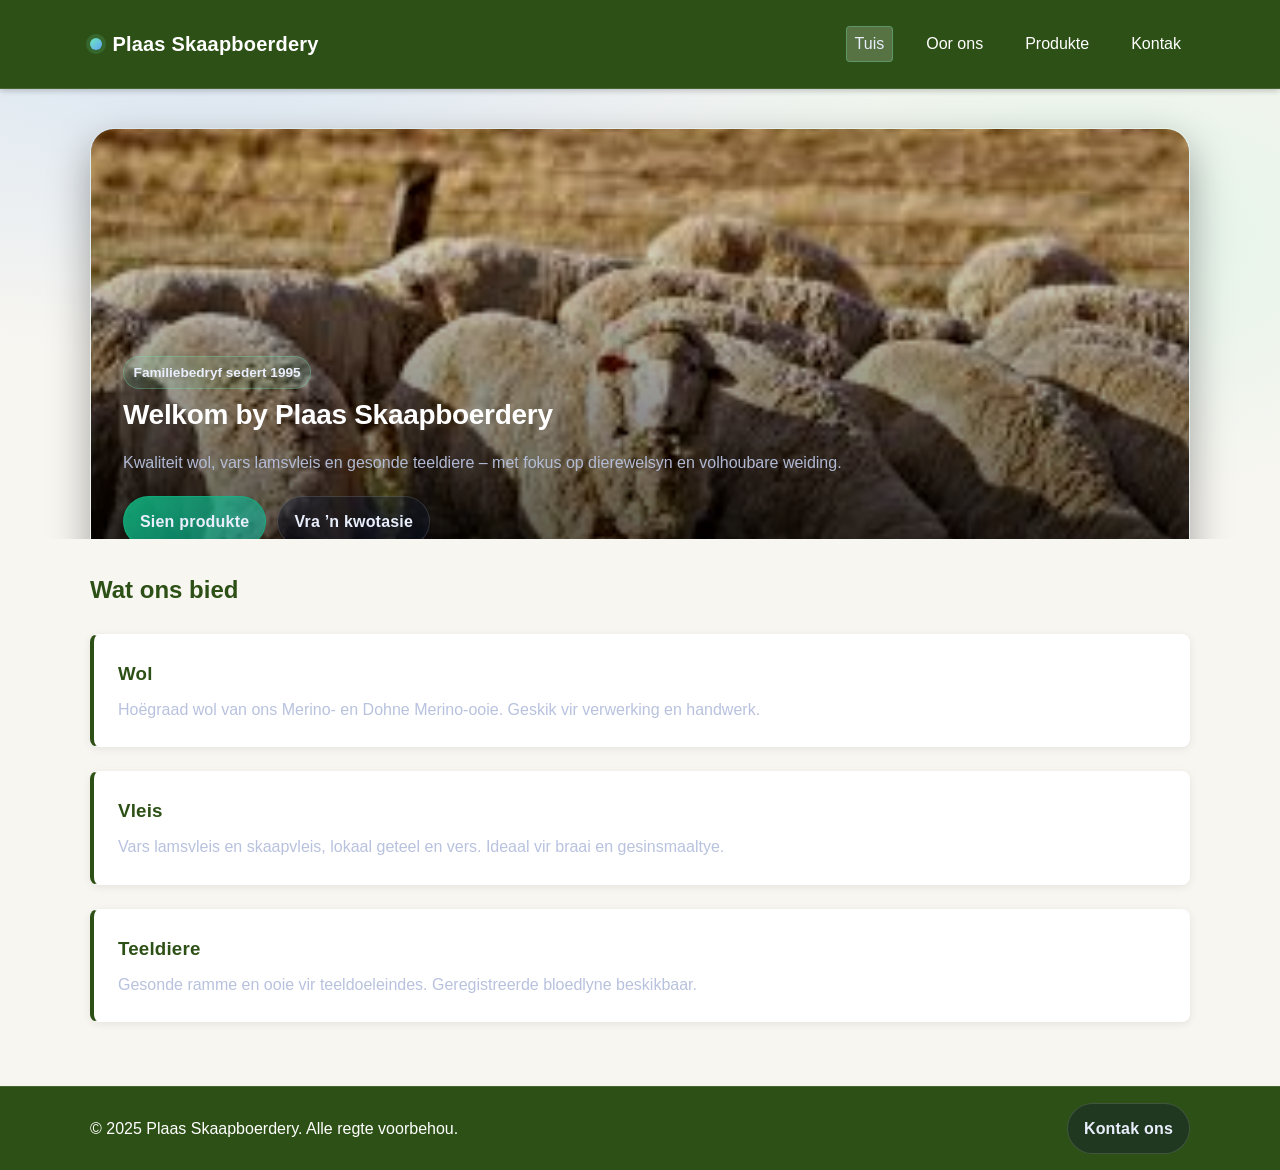
==== index.html @ cd16186e "Add files via upload" ====
<!DOCTYPE html>
<html lang="af">
<head>
    <!-- Metadata vir soekmotoroptimalisering en beskrywing -->
    <meta charset="UTF-8">
    <meta name="viewport" content="width=device-width, initial-scale=1.0">
    <meta name="description" content="Welkom by Plaas Skaapboerdery – kwaliteit wol, lamsvleis en teeldiere. Familiebedryf met passie vir skaapboerdery.">
    <meta name="keywords" content="skaapboerdery, wol, lamsvleis, skaapvleis, teeldiere, plaas, Suid-Afrika">
    <meta name="author" content="Plaas Skaapboerdery">
    <title>Tuis | Plaas Skaapboerdery</title>
    <link rel="stylesheet" href="style.css">
</head>
<body>
    <!--
      Site struktuur:
      - Header: hoofnavigasie (bly bo vas / sticky)
      - Main: "hero" + produk-hoogtepunte
      - Footer: basiese inligting + vinnige skakel
    -->

    <!-- Header + navigasie -->
    <header>
        <nav class="nav-bar container">
            <a href="index.html" class="logo">Plaas Skaapboerdery</a>
            <ul class="nav-links">
                <li><a href="index.html" class="active">Tuis</a></li>
                <li><a href="oor-ons.html">Oor ons</a></li>
                <li><a href="produkte.html">Produkte</a></li>
                <li><a href="kontak.html">Kontak</a></li>
            </ul>
        </nav>
    </header>

    <!-- Main inhoud -->
    <main>
        <!-- Hero: groot beeld + kernboodskap + aksieknoppies -->
        <section class="hero">
            <div class="container hero-wrap">
                <img src="download.jfif" alt="Skape graas op groen weiveld – ons kudde geniet natuurlike weiding" class="hero-image">
                <div class="hero-overlay">
                    <div>
                        <span class="badge">Familiebedryf sedert 1995</span>
                    </div>
                    <h1>Welkom by Plaas Skaapboerdery</h1>
                    <p>Kwaliteit wol, vars lamsvleis en gesonde teeldiere – met fokus op dierewelsyn en volhoubare weiding.</p>
                    <div class="hero-actions">
                        <a class="btn btn-primary" href="produkte.html">Sien produkte</a>
                        <a class="btn btn-ghost" href="kontak.html">Vra ’n kwotasie</a>
                    </div>
                </div>
            </div>
        </section>

        <!-- Hoogtepunte: 3 "kaartjies" om aanbiedinge vinnig te wys -->
        <section class="features">
            <div class="container">
                <h2>Wat ons bied</h2>
                <div class="feature-grid">
                    <article class="feature-card">
                        <h3>Wol</h3>
                        <p>Hoëgraad wol van ons Merino- en Dohne Merino-ooie. Geskik vir verwerking en handwerk.</p>
                    </article>
                    <article class="feature-card">
                        <h3>Vleis</h3>
                        <p>Vars lamsvleis en skaapvleis, lokaal geteel en vers. Ideaal vir braai en gesinsmaaltye.</p>
                    </article>
                    <article class="feature-card">
                        <h3>Teeldiere</h3>
                        <p>Gesonde ramme en ooie vir teeldoeleindes. Geregistreerde bloedlyne beskikbaar.</p>
                    </article>
                </div>
            </div>
        </section>
    </main>

    <!-- Footer: klein “call to action” + kopiereg -->
    <footer>
        <div class="container footer-wrap">
            <p>&copy; 2025 Plaas Skaapboerdery. Alle regte voorbehou.</p>
            <p><a class="btn btn-ghost" href="kontak.html">Kontak ons</a></p>
        </div>
    </footer>
</body>
</html>
---- style.css ----
/* Plaas Skaapboerdery — Professional theme
   Kort gids:
   - :root           Temakleure, radius, layout breedte
   - body/base       Basiese tipografie + agtergrond
   - header/nav      Sticky navigasie en menu skakels
   - hero            Groot “banner” met overlay + aksies
   - .btn*           Knoppie-komponente (primary / ghost) + hover
   - .card*          Kaartjies + hover vir afdelings/produkte
   - grids/helpers   .feature-grid, .grid-2, .container
   - forms           Invoer velde + fokus-styles
   - footer          Voetskrif uitleg
*/

:root{
  --bg: #0b1220;
  --surface: #0f1a2f;
  --surface-2: #12203a;
  --text: #e9eefc;
  --muted: #b8c2de;
  --border: rgba(255,255,255,.12);
  --shadow: 0 16px 40px rgba(0,0,0,.35);

  --brand: #6ee7b7;      /* mint */
  --brand-2: #60a5fa;    /* blue */
  --danger: #fb7185;

  --radius: 18px;
  --radius-sm: 12px;
  --container: 1100px;
}

*{ box-sizing: border-box; }
html{ scroll-behavior: smooth; }
body{
  margin: 0;
  font-family: ui-sans-serif, system-ui, -apple-system, "Segoe UI", Roboto, Arial, "Noto Sans", "Liberation Sans", sans-serif;
  line-height: 1.55;
  color: var(--text);
  background:
    radial-gradient(1200px 600px at 15% 0%, rgba(96,165,250,.22), transparent 60%),
    radial-gradient(900px 500px at 85% 20%, rgba(110,231,183,.16), transparent 55%),
    var(--bg);
}

img{ max-width: 100%; display: block; }
a{ color: inherit; text-decoration: none; }

.container{
  width: min(var(--container), calc(100% - 2rem));
  margin-inline: auto;
}

/* Header / Nav */
header{
  position: sticky;
  top: 0;
  z-index: 20;
  background: rgba(11,18,32,.72);
  backdrop-filter: blur(10px);
  border-bottom: 1px solid var(--border);
}

.nav-bar{
  display: flex;
  align-items: center;
  justify-content: space-between;
  gap: 1rem;
  padding: .9rem 0;
}

.logo{
  font-weight: 800;
  letter-spacing: .2px;
  display: inline-flex;
  align-items: center;
  gap: .65rem;
}
.logo::before{
  content: "";
  width: 12px;
  height: 12px;
  border-radius: 999px;
  background: linear-gradient(135deg, var(--brand), var(--brand-2));
  box-shadow: 0 0 0 4px rgba(110,231,183,.15);
}

.nav-links{
  list-style: none;
  margin: 0;
  padding: 0;
  display: flex;
  gap: .4rem;
  flex-wrap: wrap;
  justify-content: flex-end;
}
.nav-links a{
  display: inline-block;
  padding: .55rem .85rem;
  border-radius: 999px;
  color: var(--muted);
  border: 1px solid transparent;
  transition: background .18s ease, border-color .18s ease, transform .18s ease, color .18s ease;
}
.nav-links a:hover{
  color: var(--text);
  background: rgba(255,255,255,.06);
  border-color: rgba(255,255,255,.14);
  transform: translateY(-1px);
}
.nav-links a.active{
  color: var(--text);
  background: rgba(110,231,183,.10);
  border-color: rgba(110,231,183,.30);
}

/* Sections */
section{
  padding: 3.2rem 0;
}
.section-title{
  display: flex;
  align-items: baseline;
  justify-content: space-between;
  gap: 1rem;
  margin-bottom: 1.25rem;
}
.section-title h2{
  margin: 0;
  font-size: clamp(1.35rem, 1.1rem + 1vw, 2rem);
}
.section-title p{
  margin: 0;
  color: var(--muted);
  max-width: 52ch;
}

/* Hero */
.hero{
  padding: 2.4rem 0 0;
}
.hero-wrap{
  position: relative;
  border-radius: calc(var(--radius) + 6px);
  overflow: hidden;
  box-shadow: var(--shadow);
  border: 1px solid var(--border);
  background: linear-gradient(135deg, rgba(96,165,250,.12), rgba(110,231,183,.08));
}
.hero-image{
  width: 100%;
  height: clamp(320px, 42vw, 520px);
  object-fit: cover;
  filter: saturate(1.05) contrast(1.03);
  transform: scale(1.02);
}
.hero-overlay{
  position: absolute;
  inset: 0;
  display: grid;
  align-content: end;
  gap: .7rem;
  padding: clamp(1.2rem, 2.5vw, 2.2rem);
  background: linear-gradient(180deg, rgba(11,18,32,.10) 0%, rgba(11,18,32,.78) 72%, rgba(11,18,32,.92) 100%);
}
.hero-overlay h1{
  margin: 0;
  font-size: clamp(1.75rem, 1.2rem + 2.4vw, 3.1rem);
  line-height: 1.08;
  letter-spacing: -0.3px;
}
.hero-overlay p{
  margin: 0;
  color: var(--muted);
  font-size: clamp(1rem, .95rem + .3vw, 1.15rem);
}

.hero-actions{
  display: flex;
  gap: .7rem;
  flex-wrap: wrap;
  margin-top: .6rem;
}

/* Buttons */
.btn{
  display: inline-flex;
  align-items: center;
  justify-content: center;
  gap: .5rem;
  padding: .72rem 1rem;
  border-radius: 999px;
  border: 1px solid rgba(255,255,255,.14);
  background: rgba(15,26,47,.72);
  color: var(--text);
  font-weight: 650;
  letter-spacing: .2px;
  transition: transform .18s ease, background .18s ease, border-color .18s ease, box-shadow .18s ease;
  cursor: pointer;
  user-select: none;
}
.btn:hover{
  transform: translateY(-1px);
  border-color: rgba(255,255,255,.22);
  background: rgba(15,26,47,.86);
  box-shadow: 0 12px 30px rgba(0,0,0,.25);
}
.btn:active{ transform: translateY(0); }

.btn-primary{
  border-color: rgba(16,185,129,.65);
  background: linear-gradient(135deg, rgba(16,185,129,.85), rgba(20,184,166,.55));
}
.btn-primary:hover{
  border-color: rgba(16,185,129,.85);
  background: linear-gradient(135deg, rgba(16,185,129,.92), rgba(20,184,166,.62));
}
.btn-ghost{
  background: rgba(15,26,47,.42);
}

/* Cards */
.card{
  background: linear-gradient(180deg, rgba(255,255,255,.06), rgba(255,255,255,.03));
  border: 1px solid var(--border);
  border-radius: var(--radius);
  box-shadow: 0 10px 30px rgba(0,0,0,.22);
}
.card-pad{ padding: 1.2rem; }
.card h3{
  margin: 0 0 .35rem;
  font-size: 1.12rem;
}
.card p{
  margin: 0;
  color: var(--muted);
}
.card-hover{
  transition: transform .18s ease, border-color .18s ease, background .18s ease;
}
.card-hover:hover{
  transform: translateY(-4px);
  border-color: rgba(110,231,183,.28);
  background: linear-gradient(180deg, rgba(110,231,183,.10), rgba(255,255,255,.03));
}

/* Feature grid */
.features h2{
  margin: 0 0 1.2rem;
  font-size: clamp(1.35rem, 1.1rem + 1vw, 2rem);
}
.feature-grid{
  display: grid;
  grid-template-columns: repeat(12, 1fr);
  gap: 1rem;
}
.feature-card{
  grid-column: span 4;
  padding: 1.2rem;
  border-radius: var(--radius);
  border: 1px solid var(--border);
  background: linear-gradient(180deg, rgba(255,255,255,.06), rgba(255,255,255,.03));
  transition: transform .18s ease, border-color .18s ease, box-shadow .18s ease;
}
.feature-card:hover{
  transform: translateY(-4px);
  border-color: rgba(96,165,250,.30);
  box-shadow: 0 18px 45px rgba(0,0,0,.28);
}
.feature-card h3{
  margin: 0 0 .45rem;
  letter-spacing: .2px;
}
.feature-card p{
  margin: 0;
  color: var(--muted);
}

/* Simple “badge” */
.badge{
  display: inline-flex;
  align-items: center;
  padding: .28rem .6rem;
  border-radius: 999px;
  border: 1px solid rgba(110,231,183,.30);
  background: rgba(110,231,183,.10);
  color: var(--text);
  font-weight: 650;
  font-size: .85rem;
}

/* Forms */
form{ display: grid; gap: .9rem; }
label{ font-weight: 650; }
input, textarea{
  width: 100%;
  padding: .8rem .9rem;
  border-radius: 12px;
  border: 1px solid rgba(255,255,255,.16);
  background: rgba(15,26,47,.55);
  color: var(--text);
  outline: none;
}
input:focus, textarea:focus{
  border-color: rgba(110,231,183,.45);
  box-shadow: 0 0 0 4px rgba(110,231,183,.12);
}
textarea{ min-height: 140px; resize: vertical; }

/* Footer */
footer{
  border-top: 1px solid var(--border);
  padding: 2rem 0;
  color: var(--muted);
}
.footer-wrap{
  display: flex;
  align-items: center;
  justify-content: space-between;
  gap: 1rem;
  flex-wrap: wrap;
}

/* Layout helpers */
.grid-2{
  display: grid;
  grid-template-columns: 1.15fr .85fr;
  gap: 1.2rem;
  align-items: start;
}

@media (max-width: 900px){
  .feature-card{ grid-column: span 6; }
  .grid-2{ grid-template-columns: 1fr; }
}
@media (max-width: 620px){
  .nav-bar{ padding: .8rem 0; }
  .nav-links{ justify-content: flex-start; }
  .feature-card{ grid-column: span 12; }
}

/* ============================================
   Plaas Skaapboerdery – Stylblad
   Responsief vir selfoon en rekenaar
   ============================================ */

/* Algemene herstel en basis */
* {
    margin: 0;
    padding: 0;
    box-sizing: border-box;
}

body {
    font-family: 'Segoe UI', Tahoma, Geneva, Verdana, sans-serif;
    line-height: 1.6;
    color: #333;
    background-color: #f8f6f1;
}

/* Navigasie */
header {
    background-color: #2d5016;
    color: white;
    padding: 0.75rem 1.5rem;
    position: sticky;
    top: 0;
    z-index: 100;
    box-shadow: 0 2px 6px rgba(0,0,0,0.2);
}

.nav-bar {
    display: flex;
    justify-content: space-between;
    align-items: center;
    max-width: 1200px;
    margin: 0 auto;
}

.logo {
    color: white;
    text-decoration: none;
    font-weight: bold;
    font-size: 1.25rem;
}

.nav-links {
    list-style: none;
    display: flex;
    gap: 1.5rem;
}

.nav-links a {
    color: white;
    text-decoration: none;
    padding: 0.25rem 0.5rem;
    border-radius: 4px;
}

.nav-links a:hover,
.nav-links a.active {
    background-color: rgba(255,255,255,0.2);
}

/* Hero-gedeelte (Tuisblad) */
.hero {
    position: relative;
    width: 100%;
    max-height: 450px;
    overflow: hidden;
}

.hero-image {
    width: 100%;
    height: auto;
    max-height: 450px;
    object-fit: cover;
    display: block;
}

.hero-overlay {
    position: absolute;
    bottom: 0;
    left: 0;
    right: 0;
    background: linear-gradient(transparent, rgba(0,0,0,0.7));
    color: white;
    padding: 2rem;
}

.hero-overlay h1 {
    font-size: 1.75rem;
    margin-bottom: 0.5rem;
}

.hero-overlay p {
    font-size: 1rem;
    opacity: 0.95;
}

/* Bladsy-kop (vir Oor ons, Produkte, Kontak) */
.page-header {
    position: relative;
    width: 100%;
    max-height: 280px;
    overflow: hidden;
}

.page-image {
    width: 100%;
    height: auto;
    max-height: 280px;
    object-fit: cover;
    display: block;
}

.page-overlay {
    position: absolute;
    top: 0;
    left: 0;
    right: 0;
    bottom: 0;
    background: rgba(0,0,0,0.4);
    display: flex;
    align-items: center;
    justify-content: center;
}

.page-overlay h1 {
    color: white;
    font-size: 2rem;
    text-shadow: 1px 1px 3px rgba(0,0,0,0.5);
}

/* Inhoudgebiede */
.features,
.content-section {
    max-width: 1200px;
    margin: 0 auto;
    padding: 2rem 1.5rem;
}

.features h2,
.content-section h2 {
    color: #2d5016;
    margin-bottom: 1.5rem;
    font-size: 1.5rem;
}

/* Feature-kaarte (Tuisblad) */
.feature-grid {
    display: grid;
    grid-template-columns: repeat(auto-fit, minmax(250px, 1fr));
    gap: 1.5rem;
}

.feature-card {
    background: white;
    padding: 1.5rem;
    border-radius: 8px;
    box-shadow: 0 2px 8px rgba(0,0,0,0.08);
    border-left: 4px solid #2d5016;
}

.feature-card h3 {
    color: #2d5016;
    margin-bottom: 0.5rem;
}

/* Produkte en inhoud */
.product-card {
    background: white;
    padding: 1.5rem;
    margin-bottom: 1.5rem;
    border-radius: 8px;
    box-shadow: 0 2px 8px rgba(0,0,0,0.08);
}

.product-card h2 {
    margin-bottom: 0.75rem;
}

/* Kontak-grid */
.contact-grid {
    display: grid;
    grid-template-columns: repeat(auto-fit, minmax(200px, 1fr));
    gap: 1.5rem;
}

.contact-grid article {
    background: white;
    padding: 1.5rem;
    border-radius: 8px;
    box-shadow: 0 2px 8px rgba(0,0,0,0.08);
}

/* Kontakvorm */
.contact-form {
    background: white;
    padding: 1.5rem;
    border-radius: 8px;
    box-shadow: 0 2px 8px rgba(0,0,0,0.08);
    max-width: 600px;
}

.contact-form label {
    display: block;
    margin-top: 1rem;
    margin-bottom: 0.25rem;
    font-weight: 500;
}

.contact-form input,
.contact-form select,
.contact-form textarea {
    width: 100%;
    padding: 0.5rem;
    border: 1px solid #ccc;
    border-radius: 4px;
}

.contact-form button {
    margin-top: 1rem;
    padding: 0.75rem 1.5rem;
    background-color: #2d5016;
    color: white;
    border: none;
    border-radius: 4px;
    cursor: pointer;
    font-size: 1rem;
}

.contact-form button:hover {
    background-color: #3d6b1f;
}

/* Voetskrif */
footer {
    background-color: #2d5016;
    color: white;
    text-align: center;
    padding: 1rem;
    margin-top: 2rem;
}

/* Responsief – mobiel */
@media (max-width: 600px) {
    .nav-bar {
        flex-direction: column;
        gap: 1rem;
    }

    .nav-links {
        flex-wrap: wrap;
        justify-content: center;
    }

    .hero-overlay h1 {
        font-size: 1.4rem;
    }

    .page-overlay h1 {
        font-size: 1.5rem;
    }

    .feature-grid {
        grid-template-columns: 1fr;
    }
}
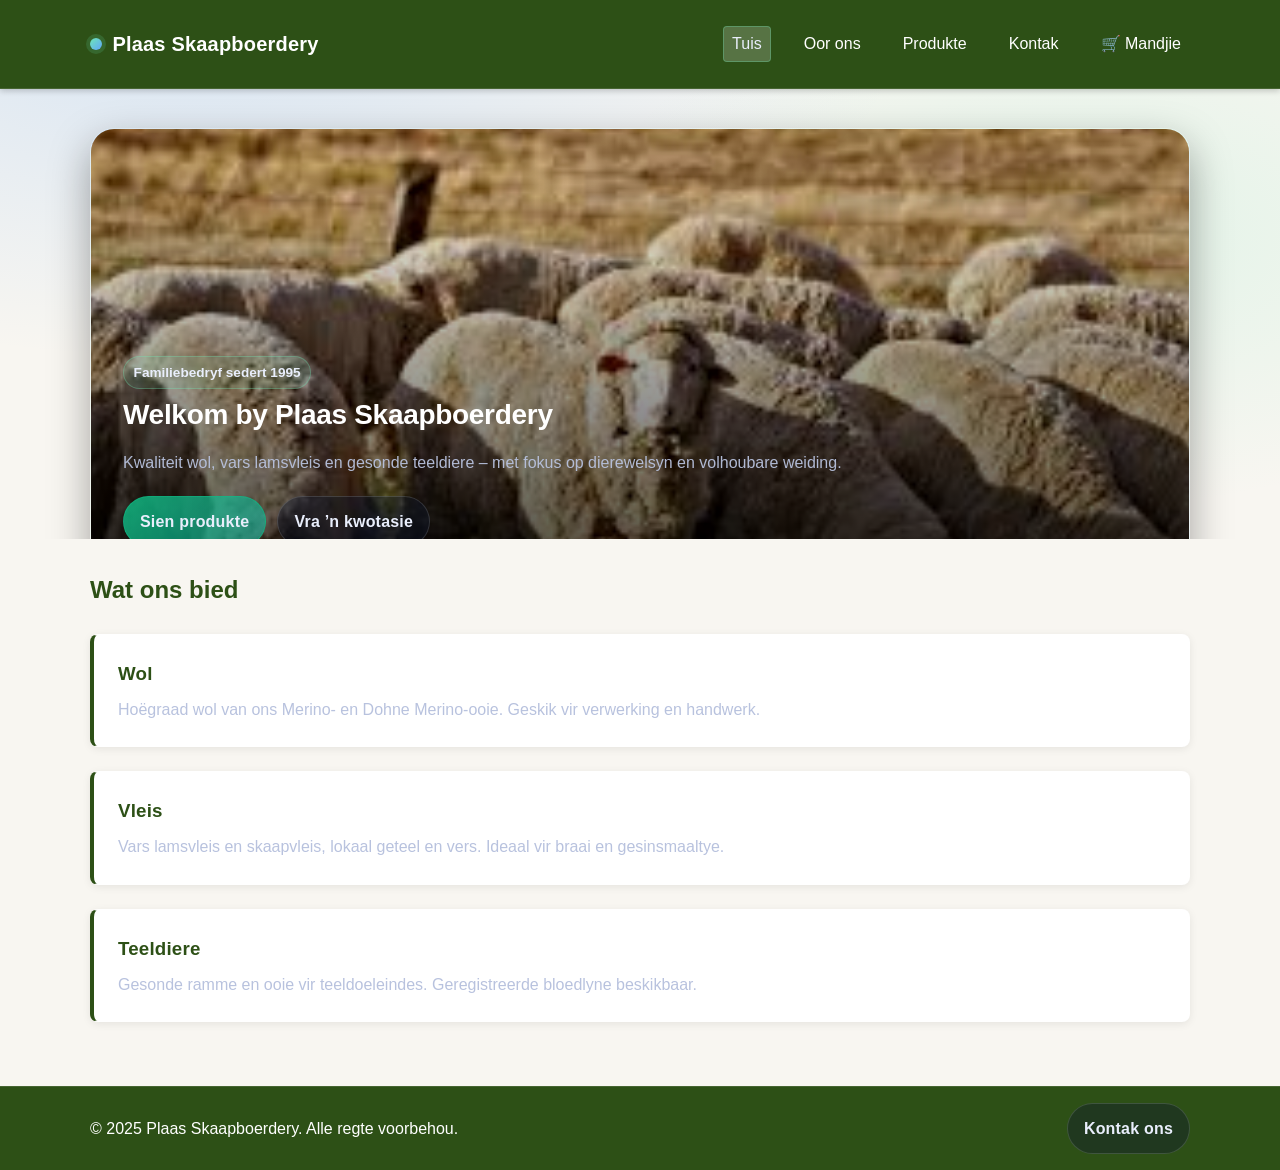
==== commit ec38d101: "volledige veranderinge gemaak en fase 3 is gedoen" ====
--- a/index.html
+++ b/index.html
@@ -27,6 +27,7 @@
                 <li><a href="oor-ons.html">Oor ons</a></li>
                 <li><a href="produkte.html">Produkte</a></li>
                 <li><a href="kontak.html">Kontak</a></li>
+                <li><a href="produkte.html" title="Winkeltrollie / Mandjie">🛒 Mandjie</a></li>
             </ul>
         </nav>
     </header>
--- a/style.css
+++ b/style.css
@@ -589,20 +589,38 @@
         gap: 1rem;
     }
 
-    .nav-links {
-        flex-wrap: wrap;
-        justify-content: center;
-    }
-
-    .hero-overlay h1 {
-        font-size: 1.4rem;
-    }
-
-    .page-overlay h1 {
-        font-size: 1.5rem;
-    }
-
-    .feature-grid {
-        grid-template-columns: 1fr;
-    }
-}
+}
+
+.data-table th,
+.data-table td {
+    padding: 1rem;
+    text-align: left;
+    border-bottom: 1px solid #ccc;
+}
+
+.data-table th {
+    background-color: #2d5016;
+    color: white;
+    font-weight: bold;
+}
+
+.data-table tbody tr:hover {
+    background-color: #f1f8e9;
+}
+
+/* Validasie Stilering */
+.contact-form input:focus:invalid,
+.contact-form textarea:focus:invalid,
+.contact-form select:focus:invalid {
+    border-color: #d9534f;
+    outline: none;
+    box-shadow: 0 0 4px rgba(217,83,79,0.4);
+}
+
+.contact-form input:focus:valid,
+.contact-form textarea:focus:valid,
+.contact-form select:focus:valid {
+    border-color: #5cb85c;
+    outline: none;
+    box-shadow: 0 0 4px rgba(92,184,92,0.4);
+}
